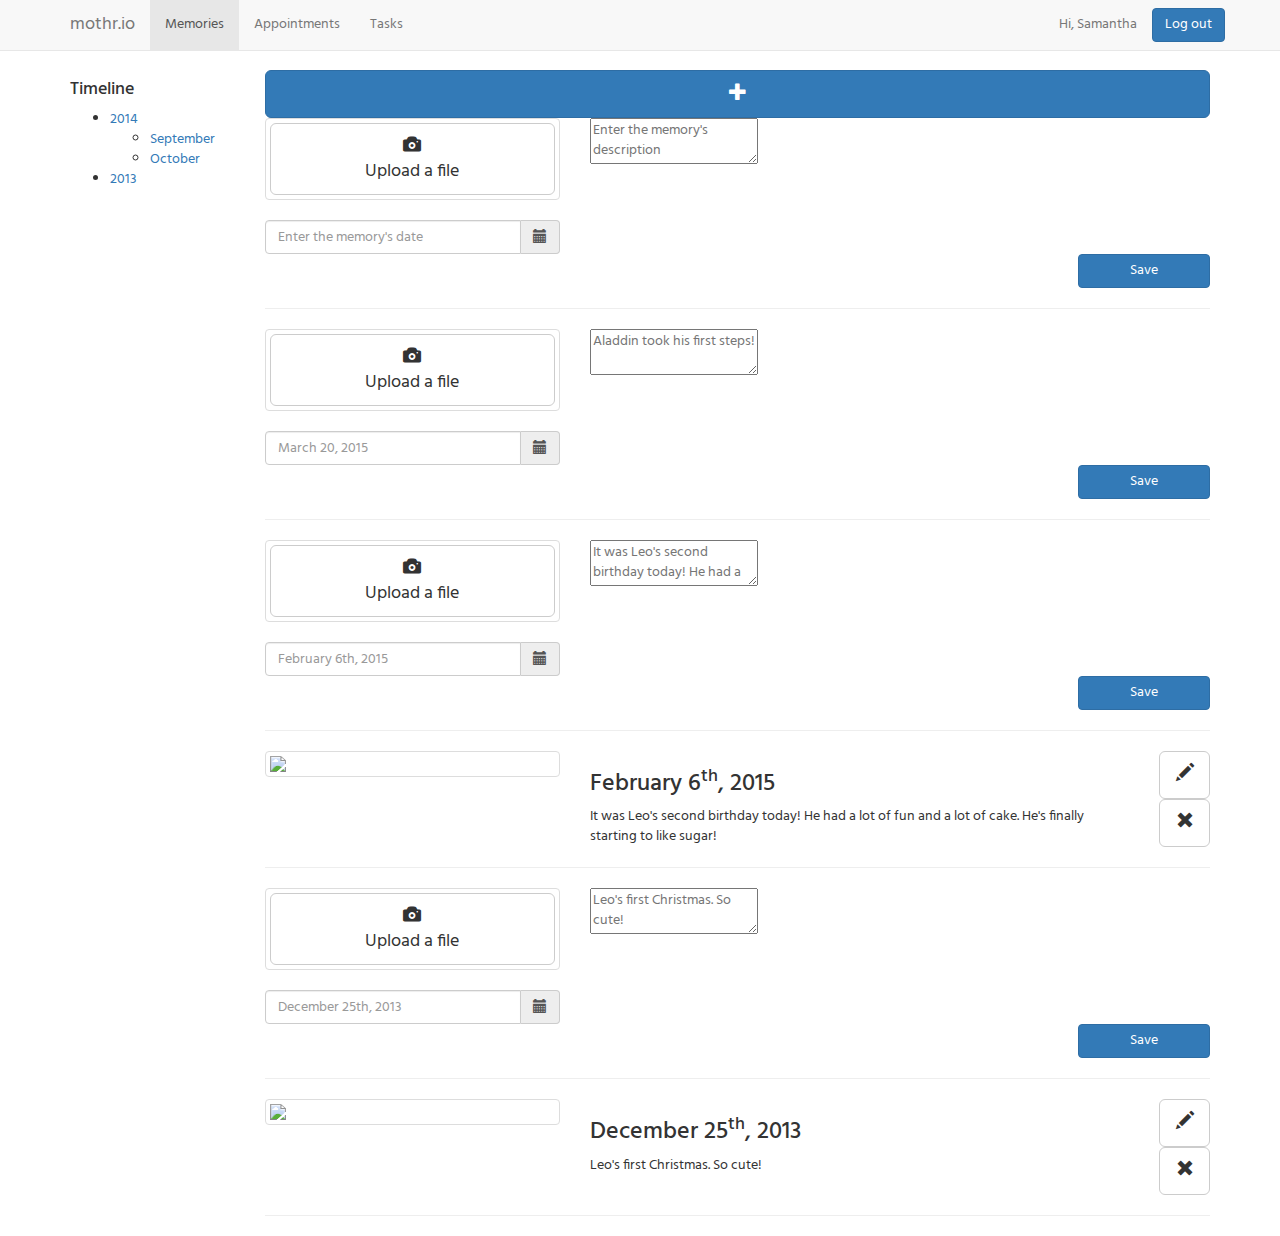
==== index.html @ fcbcb6ed "enabled buttons on all html files" ====
<!DOCTYPE html>
<html lang="en">
	<head>
		<meta charset="utf-8">
		<meta http-equiv="X-UA-Compatible" content="IE=edge">
		<meta name="viewport" content="width=device-width, initial-scale=1">
		<!-- The above 3 meta tags *must* come first in the head; any other head content must come *after* these tags -->
		<title>mothr.io - Memories</title>
		<!-- Latest compiled and minified CSS -->
		<link rel="stylesheet" href="https://maxcdn.bootstrapcdn.com/bootstrap/3.3.4/css/bootstrap.min.css">
		<!-- Optional theme -->
		<link rel="stylesheet" href="https://maxcdn.bootstrapcdn.com/bootstrap/3.3.4/css/bootstrap-theme.min.css">
		<link rel="stylesheet" type="text/css" href="css/bootstrap-datepicker3.min.css">
		<!-- HTML5 shim and Respond.js for IE8 support of HTML5 elements and media queries -->
		<!-- WARNING: Respond.js doesn't work if you view the page via file:// -->
		<!--[if lt IE 9]>
		<script src="https://oss.maxcdn.com/html5shiv/3.7.2/html5shiv.min.js"></script>
		<script src="https://oss.maxcdn.com/respond/1.4.2/respond.min.js"></script>
		<![endif]-->
		<link rel="stylesheet" type="text/css" href="css/style.css">
	</head>
	<body>
		<nav class="navbar navbar-default navbar-fixed-top">
			<div class="container">
				<!-- Brand and toggle get grouped for better mobile display -->
				<div class="navbar-header">
					<button type="button" class="navbar-toggle collapsed" data-toggle="collapse" data-target="#bs-example-navbar-collapse-1">
					<span class="sr-only">Toggle navigation</span>
					<span class="icon-bar"></span>
					<span class="icon-bar"></span>
					<span class="icon-bar"></span>
					</button>
					<a class="navbar-brand" href="#">mothr.io</a>
				</div>
				<!-- Collect the nav links, forms, and other content for toggling -->
				<div class="collapse navbar-collapse" id="bs-example-navbar-collapse-1">
					<ul class="nav navbar-nav">
						<li class="active"><a href="#">Memories <span class="sr-only">(current)</span></a></li>
						<li><a href="appointments.html">Appointments</a></li>
						<li><a href="tasks.html">Tasks</a></li>
					</ul>
					<ul class="nav navbar-nav navbar-right">
						<li class="navbar-text">Hi, <span class="navbar-username">Samantha</span></li>
						<li><button class="navbar-btn btn btn-primary btn-block">Log out</button></li>
					</ul>
				</div><!-- /.navbar-collapse -->
			</div><!-- /.container-fluid -->		
		</nav>
			<div class="container" style="padding-top: 70px">
				<div class="row">
					<div id="timeline-sidebar" class="col-sm-2 sidebar">
						<h4>Timeline</h4>
							<ul class="timeline-main">
								<li class="timeline-year unfolded"><a href="#">2014 <span class="sr-only">(current)</span></a>
								<ul class="timeline-month-list">
									<li class="timeline-month"><a href="#">September</a></li>
									<li class="timeline-month selected"><a href="#">October <span class="sr-only">(current)</span></a></li>
								</ul>
							</li>
							<li class="timeline-year"><a href="#">2013</a></li>
						</ul>
					</div>
					<div class = "col-sm-10">
						<button id="addEntry" class="btn btn-primary btn-block btn-lg"><span class="glyphicon glyphicon-plus"></span></button>
						<div id="memory-input">
							<form id="memory-input-form">
								<div class="row memory-input-entry">
									<div class="col-sm-4"> <div class="thumbnail"><button class="btn btn-block btn-lg btn-default"><div class="glyphicon glyphicon-camera"></div><br>Upload a file</button></div>
									<div id="date" class="input-group date">
										<input type="text" placeholder="Enter the memory's date" class="form-control"><span class="input-group-addon"><span class="glyphicon glyphicon-calendar"></span></span>
									</div>
								</div>
								<div class="memory-input-description col-sm-8">
									<textarea class="memory-input-description-field" placeholder="Enter the memory's description"></textarea>
								</div>
							</div>
							<div class="row">
								<div class="col-sm-offset-10 col-sm-2"><input type="submit" class="btn btn-primary btn-block" value="Save"></div>
							</div>
							</form>
							<hr>
						</div>
						<div id="edit-memory1">
							<form id="memory-input-form">
								<div class="row memory-input-entry">
									<div class="col-sm-4"> <div class="thumbnail"><button class="btn btn-block btn-lg btn-default"><div class="glyphicon glyphicon-camera"></div><br>Upload a file</button></div>
									<div id="date" class="input-group date">
										<input type="text" placeholder="March 20, 2015" class="form-control"><span class="input-group-addon"><span class="glyphicon glyphicon-calendar"></span></span>
									</div>
								</div>
								<div class="memory-input-description col-sm-8">
									<textarea class="memory-input-description-field" placeholder="Aladdin took his first steps!"></textarea>
								</div>
							</div>
							<div class="row">
								<div class="col-sm-offset-10 col-sm-2"><input type="submit" class="btn btn-primary btn-block" value="Save"></div>
							</div>
							</form>
							<hr>
						</div>
						<div id="new-memory" style="display:none;">
							<div id="memory-entry1" class="row memory-entry">
								<div class="col-sm-4"> <div class="thumbnail"><img src="images/first_steps.jpg"></div></div>
								<div class="col-sm-7"> <h3>March 20<sup>th</sup>, 2015</h3>
								Aladdin took his first steps!</div>
								<div class="col-sm-1 memory-modif">
									<div><button id="edit-btn1" class="btn btn-block btn-lg btn-default"><span class="glyphicon glyphicon-pencil"></span></button></div>
									<div><button id="delete-btn1" class="btn btn-block btn-lg btn-default"><span class="glyphicon glyphicon-remove"></span></button></div>
								</div>
							</div>
							<hr>
						</div>
						<div id="edit-memory2">
							<form id="memory-input-form">
								<div class="row memory-input-entry">
									<div class="col-sm-4"> <div class="thumbnail"><button class="btn btn-block btn-lg btn-default"><div class="glyphicon glyphicon-camera"></div><br>Upload a file</button></div>
									<div id="date" class="input-group date">
										<input type="text" placeholder="February 6th, 2015" class="form-control"><span class="input-group-addon"><span class="glyphicon glyphicon-calendar"></span></span>
									</div>
								</div>
								<div class="memory-input-description col-sm-8">
									<textarea class="memory-input-description-field" placeholder="It was Leo's second birthday today! He had a lot of fun and a lot of cake. He's finally starting to like sugar!"></textarea>
								</div>
							</div>
							<div class="row">
								<div class="col-sm-offset-10 col-sm-2"><input type="submit" class="btn btn-primary btn-block" value="Save"></div>
							</div>
							</form>
							<hr>
						</div>
						<div id="memory-entry2" class="row memory-entry">
							<div class="col-sm-4"> <div class="thumbnail"><img src="images/birthday_cake.jpg"></div></div>
							<div class="col-sm-7"> <h3>February 6<sup>th</sup>, 2015</h3>
							It was Leo's second birthday today! He had a lot of fun and a lot of cake. He's finally starting to like sugar!</div>
							<div class="col-sm-1 memory-modif">
								<div><button id="edit-btn2" class="btn btn-block btn-lg btn-default"><span class="glyphicon glyphicon-pencil"></span></button></div>
								<div><button id="delete-btn2" class="btn btn-block btn-lg btn-default"><span class="glyphicon glyphicon-remove"></span></button></div>
							</div>
						</div>
						<hr>
						<div id="edit-memory3">
							<form id="memory-input-form">
								<div class="row memory-input-entry">
									<div class="col-sm-4"> <div class="thumbnail"><button class="btn btn-block btn-lg btn-default"><div class="glyphicon glyphicon-camera"></div><br>Upload a file</button></div>
									<div id="date" class="input-group date">
										<input type="text" placeholder="December 25th, 2013" class="form-control"><span class="input-group-addon"><span class="glyphicon glyphicon-calendar"></span></span>
									</div>
								</div>
								<div class="memory-input-description col-sm-8">
									<textarea class="memory-input-description-field" placeholder="Leo's first Christmas. So cute!"></textarea>
								</div>
							</div>
							<div class="row">
								<div class="col-sm-offset-10 col-sm-2"><input type="submit" class="btn btn-primary btn-block" value="Save"></div>
							</div>
							</form>
							<hr>
						</div>
						<div id="memory-entry3" class="row memory-entry">
							<div class="col-sm-4"> <div class="thumbnail"><img src="images/christmas.jpg"></div></div>
							<div class="col-sm-7"> <h3>December 25<sup>th</sup>, 2013</h3>
							Leo's first Christmas. So cute!</div>
							<div class="col-sm-1 memory-modif">
								<div><button id="edit-btn3" class="btn btn-block btn-lg btn-default"><span class="glyphicon glyphicon-pencil"></span></button></div>
								<div><button id="delete-btn3" class="btn btn-block btn-lg btn-default"><span class="glyphicon glyphicon-remove"></span></button></div>
							</div>
						</div>
						<hr>
					</div>
				</div>
			</div>
		<!-- jQuery (necessary for Bootstrap's JavaScript plugins) -->
		<script src="https://ajax.googleapis.com/ajax/libs/jquery/1.11.2/jquery.min.js"></script>
		<!-- Latest compiled and minified JavaScript -->
		<script src="https://maxcdn.bootstrapcdn.com/bootstrap/3.3.4/js/bootstrap.min.js"></script>
		<script type="text/javascript">
			$(function(){
				$('#date').datepicker({});
				$('#new-memory').hide();
				$('#memory-input').hide();
				$('#addEntry').click(function(){
					$(this).hide(400);
					$('#memory-input').show(400);
				});
				$('#memory-input-form').submit(function(){
					$('#addEntry').show(400);
					$('#memory-input').hide(400);
					$('#new-memory').show(400);
					return false;
				});

				//Memory Erase buttons
				$('#delete-btn1').click(function(){
					$('#memory-entry1').hide(400)
				});
				$('#delete-btn2').click(function(){
					$('#memory-entry2').hide(400)
				});
				$('#delete-btn3').click(function(){
					$('#memory-entry3').hide(400)
				});

				//Memory Edit buttons
				$('#edit-memory1').hide();
				$('#edit-memory2').hide();
				$('#edit-memory3').hide();
				$('#edit-btn1').click(function(){
					$('#memory-entry1').hide(400)
					$('#edit-memory1').show(400)
				});
				$('#edit-btn2').click(function(){
					$('#memory-entry2').hide()
					$('#edit-memory2').show(400)
				});
				$('#edit-btn3').click(function(){
					$('#memory-entry3').hide()
					$('#edit-memory3').show(400)
				});

			});
		</script>
		<script src="js/bootstrap-datepicker.min.js"></script>
	</body>
</html>
---- css/style.css ----
@import url(http://fonts.googleapis.com/css?family=Montserrat:400,700|Hind:700,400);


body{
	font-family: "Hind";
}
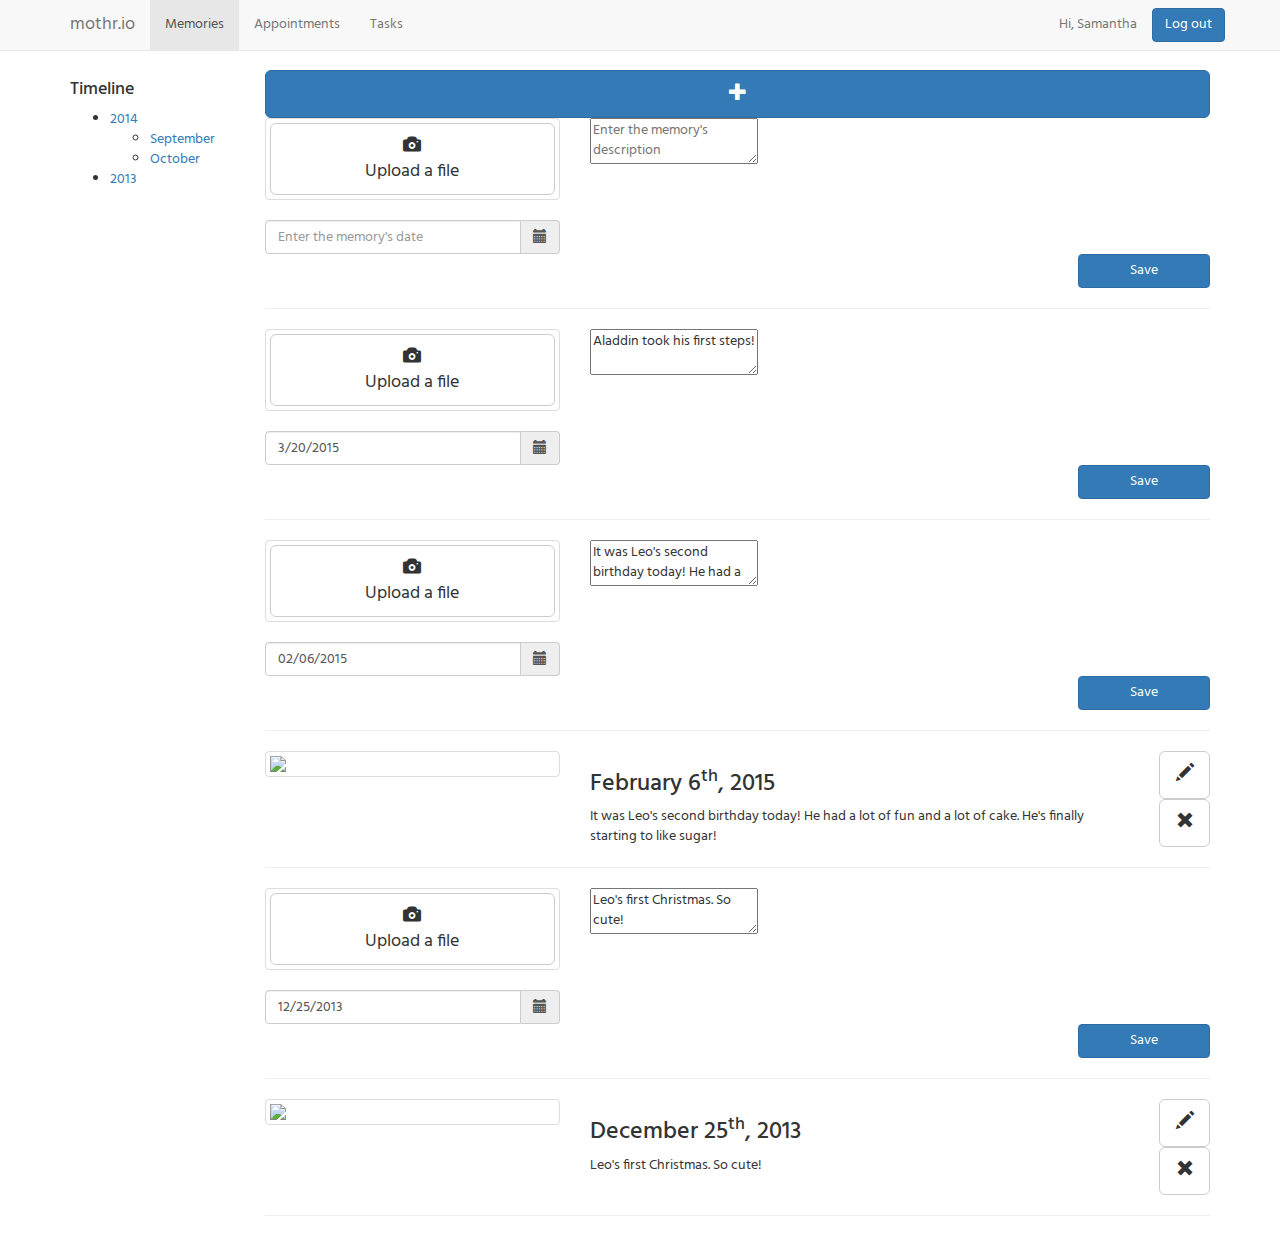
==== commit 88bc8897: "fixed memories logic" ====
--- a/index.html
+++ b/index.html
@@ -41,7 +41,7 @@
 					</ul>
 					<ul class="nav navbar-nav navbar-right">
 						<li class="navbar-text">Hi, <span class="navbar-username">Samantha</span></li>
-						<li><button class="navbar-btn btn btn-primary btn-block">Log out</button></li>
+						<li><button id="logout" class="navbar-btn btn btn-primary btn-block">Log out</button></li>
 					</ul>
 				</div><!-- /.navbar-collapse -->
 			</div><!-- /.container-fluid -->		
@@ -81,15 +81,15 @@
 							<hr>
 						</div>
 						<div id="edit-memory1">
-							<form id="memory-input-form">
-								<div class="row memory-input-entry">
-									<div class="col-sm-4"> <div class="thumbnail"><button class="btn btn-block btn-lg btn-default"><div class="glyphicon glyphicon-camera"></div><br>Upload a file</button></div>
-									<div id="date" class="input-group date">
-										<input type="text" placeholder="March 20, 2015" class="form-control"><span class="input-group-addon"><span class="glyphicon glyphicon-calendar"></span></span>
-									</div>
-								</div>
-								<div class="memory-input-description col-sm-8">
-									<textarea class="memory-input-description-field" placeholder="Aladdin took his first steps!"></textarea>
+							<form id="memory-input-form-1">
+								<div class="row memory-input-entry">
+									<div class="col-sm-4"> <div class="thumbnail"><button class="btn btn-block btn-lg btn-default"><div class="glyphicon glyphicon-camera"></div><br>Upload a file</button></div>
+									<div id="date" class="input-group date">
+										<input type="text" value="3/20/2015" class="form-control"><span class="input-group-addon"><span class="glyphicon glyphicon-calendar"></span></span>
+									</div>
+								</div>
+								<div class="memory-input-description col-sm-8">
+									<textarea class="memory-input-description-field">Aladdin took his first steps!</textarea>
 								</div>
 							</div>
 							<div class="row">
@@ -111,15 +111,15 @@
 							<hr>
 						</div>
 						<div id="edit-memory2">
-							<form id="memory-input-form">
-								<div class="row memory-input-entry">
-									<div class="col-sm-4"> <div class="thumbnail"><button class="btn btn-block btn-lg btn-default"><div class="glyphicon glyphicon-camera"></div><br>Upload a file</button></div>
-									<div id="date" class="input-group date">
-										<input type="text" placeholder="February 6th, 2015" class="form-control"><span class="input-group-addon"><span class="glyphicon glyphicon-calendar"></span></span>
-									</div>
-								</div>
-								<div class="memory-input-description col-sm-8">
-									<textarea class="memory-input-description-field" placeholder="It was Leo's second birthday today! He had a lot of fun and a lot of cake. He's finally starting to like sugar!"></textarea>
+							<form id="memory-input-form-2">
+								<div class="row memory-input-entry">
+									<div class="col-sm-4"> <div class="thumbnail"><button class="btn btn-block btn-lg btn-default"><div class="glyphicon glyphicon-camera"></div><br>Upload a file</button></div>
+									<div id="date" class="input-group date">
+										<input type="text" value="02/06/2015" class="form-control"><span class="input-group-addon"><span class="glyphicon glyphicon-calendar"></span></span>
+									</div>
+								</div>
+								<div class="memory-input-description col-sm-8">
+									<textarea class="memory-input-description-field">It was Leo's second birthday today! He had a lot of fun and a lot of cake. He's finally starting to like sugar!</textarea>
 								</div>
 							</div>
 							<div class="row">
@@ -139,15 +139,15 @@
 						</div>
 						<hr>
 						<div id="edit-memory3">
-							<form id="memory-input-form">
-								<div class="row memory-input-entry">
-									<div class="col-sm-4"> <div class="thumbnail"><button class="btn btn-block btn-lg btn-default"><div class="glyphicon glyphicon-camera"></div><br>Upload a file</button></div>
-									<div id="date" class="input-group date">
-										<input type="text" placeholder="December 25th, 2013" class="form-control"><span class="input-group-addon"><span class="glyphicon glyphicon-calendar"></span></span>
-									</div>
-								</div>
-								<div class="memory-input-description col-sm-8">
-									<textarea class="memory-input-description-field" placeholder="Leo's first Christmas. So cute!"></textarea>
+							<form id="memory-input-form-3">
+								<div class="row memory-input-entry">
+									<div class="col-sm-4"> <div class="thumbnail"><button class="btn btn-block btn-lg btn-default"><div class="glyphicon glyphicon-camera"></div><br>Upload a file</button></div>
+									<div id="date" class="input-group date">
+										<input type="text" value="12/25/2013" class="form-control"><span class="input-group-addon"><span class="glyphicon glyphicon-calendar"></span></span>
+									</div>
+								</div>
+								<div class="memory-input-description col-sm-8">
+									<textarea class="memory-input-description-field">Leo's first Christmas. So cute!</textarea>
 								</div>
 							</div>
 							<div class="row">
@@ -175,7 +175,7 @@
 		<script src="https://maxcdn.bootstrapcdn.com/bootstrap/3.3.4/js/bootstrap.min.js"></script>
 		<script type="text/javascript">
 			$(function(){
-				$('#date').datepicker({});
+				$('.date').datepicker({});
 				$('#new-memory').hide();
 				$('#memory-input').hide();
 				$('#addEntry').click(function(){
@@ -189,9 +189,30 @@
 					return false;
 				});
 
+				$('#memory-input-form-1').submit(function(){
+					$('#addEntry').show(400);
+					$('#edit-memory1').hide(400);
+					$('#new-memory').show(400);
+					return false;
+				});
+
+				$('#memory-input-form-2').submit(function(){
+					$('#addEntry').show(400);
+					$('#edit-memory2').hide(400);
+					$('#memory-entry2').show(400);
+					return false;
+				});
+
+				$('#memory-input-form-3').submit(function(){
+					$('#addEntry').show(400);
+					$('#edit-memory3').hide(400);
+					$('#memory-entry3').show(400);
+					return false;
+				});
+
 				//Memory Erase buttons
 				$('#delete-btn1').click(function(){
-					$('#memory-entry1').hide(400)
+					$('#new-memory').hide(400)
 				});
 				$('#delete-btn2').click(function(){
 					$('#memory-entry2').hide(400)
@@ -205,18 +226,25 @@
 				$('#edit-memory2').hide();
 				$('#edit-memory3').hide();
 				$('#edit-btn1').click(function(){
-					$('#memory-entry1').hide(400)
+					$('#addEntry').hide(400);
+					$('#new-memory').hide(400)
 					$('#edit-memory1').show(400)
 				});
 				$('#edit-btn2').click(function(){
+					$('#addEntry').hide(400);
 					$('#memory-entry2').hide()
 					$('#edit-memory2').show(400)
 				});
 				$('#edit-btn3').click(function(){
+					$('#addEntry').hide(400);
 					$('#memory-entry3').hide()
 					$('#edit-memory3').show(400)
 				});
 
+
+				$('#logout').click(function(){
+					window.location.href = "login.html";
+				});
 			});
 		</script>
 		<script src="js/bootstrap-datepicker.min.js"></script>
